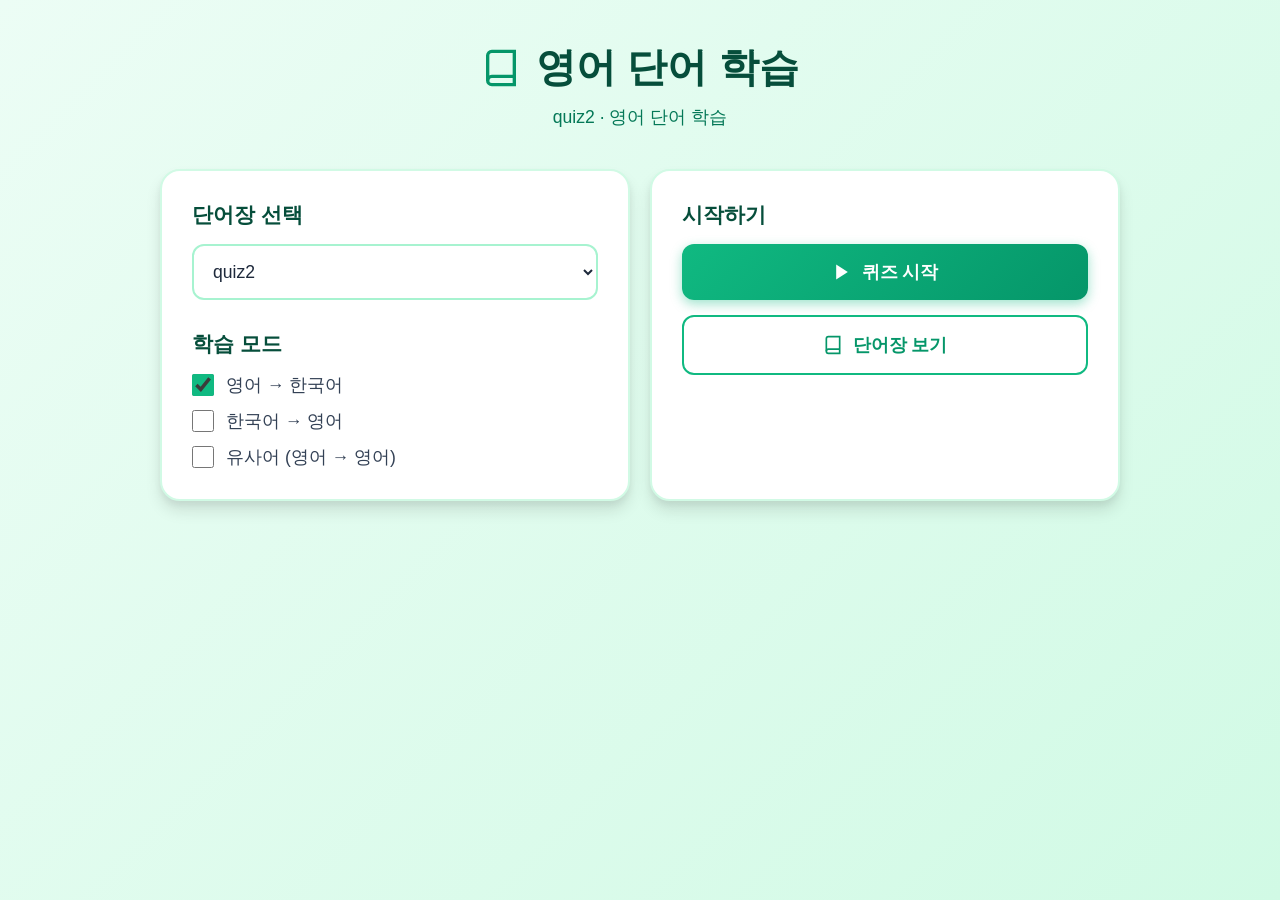
==== index.html @ 5c901436 "quiz2" ====
<!DOCTYPE html>
<html lang="ko">
<head>
  <meta charset="UTF-8">
  <meta name="viewport" content="width=device-width, initial-scale=1.0">
  <title>영어 단어 학습</title>
  <link rel="stylesheet" href="./css/style.css">
</head>
<body>
  <div class="container">
    <div class="header">
      <svg class="icon" viewBox="0 0 24 24" fill="none" stroke="currentColor" stroke-width="2">
        <path d="M4 19.5A2.5 2.5 0 0 1 6.5 17H20"></path>
        <path d="M6.5 2H20v20H6.5A2.5 2.5 0 0 1 4 19.5v-15A2.5 2.5 0 0 1 6.5 2z"></path>
      </svg>
      <h1>영어 단어 학습</h1>
    </div>
    <p class="subtitle">quiz2 · 영어 단어 학습</p>

    <div class="grid">
      <div class="card">
        <h2>단어장 선택</h2>
        <select id="wordSet">
          <option value="quiz2">quiz2</option>
        </select>

        <h2 style="margin-top: 30px;">학습 모드</h2>
        <div class="mode-options">
          <label class="checkbox-label">
            <input type="checkbox" id="mode-enko" checked>
            <span>영어 → 한국어</span>
          </label>
          <label class="checkbox-label">
            <input type="checkbox" id="mode-koen">
            <span>한국어 → 영어</span>
          </label>
          <label class="checkbox-label">
            <input type="checkbox" id="mode-synonym">
            <span>유사어 (영어 → 영어)</span>
          </label>
        </div>
      </div>

      <div class="card">
        <h2>시작하기</h2>
        <button class="btn-primary" onclick="startQuiz()">
          <svg class="btn-icon" viewBox="0 0 24 24" fill="currentColor">
            <polygon points="5 3 19 12 5 21 5 3"></polygon>
          </svg>
          퀴즈 시작
        </button>
        <button class="btn-secondary" onclick="startStudy()">
          <svg class="btn-icon" viewBox="0 0 24 24" fill="none" stroke="currentColor" stroke-width="2">
            <path d="M4 19.5A2.5 2.5 0 0 1 6.5 17H20"></path>
            <path d="M6.5 2H20v20H6.5A2.5 2.5 0 0 1 4 19.5v-15A2.5 2.5 0 0 1 6.5 2z"></path>
          </svg>
          단어장 보기
        </button>
      </div>
    </div>
  </div>

  <script src="./words/quiz2.js"></script>
  <script src="./js/common.js"></script>
  <script src="./js/main.js"></script>
</body>
</html>
---- css/style.css ----
* {
  margin: 0;
  padding: 0;
  box-sizing: border-box;
}

body {
  font-family: -apple-system, BlinkMacSystemFont, 'Segoe UI', 'Apple SD Gothic Neo', sans-serif;
  background: linear-gradient(135deg, #ecfdf5 0%, #d1fae5 100%);
  min-height: 100vh;
  padding: 20px;
  color: #1e293b;
}

.container {
  max-width: 1000px;
  margin: 0 auto;
  padding: 20px;
}

.header {
  display: flex;
  align-items: center;
  justify-content: center;
  gap: 15px;
  margin-bottom: 10px;
}

.icon {
  width: 40px;
  height: 40px;
  color: #059669;
}

.icon-small {
  width: 20px;
  height: 20px;
}

h1 {
  font-size: 2.5rem;
  color: #064e3b;
  font-weight: 800;
}

.subtitle {
  text-align: center;
  color: #047857;
  font-size: 1.1rem;
  margin-bottom: 40px;
}

.grid {
  display: grid;
  grid-template-columns: repeat(auto-fit, minmax(300px, 1fr));
  gap: 20px;
  margin-top: 30px;
}

.card {
  background: white;
  border-radius: 20px;
  padding: 30px;
  box-shadow: 0 4px 6px rgba(0, 0, 0, 0.05), 0 10px 15px rgba(0, 0, 0, 0.1);
  border: 2px solid #d1fae5;
}

h2 {
  color: #064e3b;
  font-size: 1.3rem;
  margin-bottom: 15px;
  font-weight: 700;
}

select {
  width: 100%;
  padding: 15px;
  font-size: 1.1rem;
  border: 2px solid #a7f3d0;
  border-radius: 12px;
  background: white;
  color: #1e293b;
  cursor: pointer;
  transition: all 0.3s;
}

select:hover {
  border-color: #6ee7b7;
}

select:focus {
  outline: none;
  border-color: #10b981;
  box-shadow: 0 0 0 3px rgba(16, 185, 129, 0.1);
}

.mode-options {
  display: flex;
  flex-direction: column;
  gap: 12px;
}

.checkbox-label {
  display: flex;
  align-items: center;
  gap: 12px;
  cursor: pointer;
  font-size: 1.1rem;
  color: #334155;
  transition: color 0.3s;
}

.checkbox-label:hover {
  color: #059669;
}

.checkbox-label input[type="checkbox"] {
  width: 22px;
  height: 22px;
  cursor: pointer;
  accent-color: #10b981;
}

.btn-primary, .btn-secondary, .btn-check {
  width: 100%;
  padding: 16px 24px;
  font-size: 1.1rem;
  font-weight: 600;
  border: none;
  border-radius: 12px;
  cursor: pointer;
  display: flex;
  align-items: center;
  justify-content: center;
  gap: 10px;
  transition: all 0.3s;
  margin-top: 15px;
}

.btn-primary {
  background: linear-gradient(135deg, #10b981 0%, #059669 100%);
  color: white;
  box-shadow: 0 4px 12px rgba(16, 185, 129, 0.4);
}

.btn-primary:hover {
  transform: translateY(-2px);
  box-shadow: 0 6px 16px rgba(16, 185, 129, 0.5);
}

.btn-secondary {
  background: white;
  color: #059669;
  border: 2px solid #10b981;
}

.btn-secondary:hover {
  background: #ecfdf5;
  transform: translateY(-2px);
}

.btn-check {
  background: linear-gradient(135deg, #10b981 0%, #059669 100%);
  color: white;
  padding: 16px 30px;
  width: auto;
  margin: 0;
  box-shadow: 0 4px 12px rgba(16, 185, 129, 0.4);
}

.btn-check:hover {
  transform: translateY(-2px);
  box-shadow: 0 6px 16px rgba(16, 185, 129, 0.5);
}

.btn-icon {
  width: 20px;
  height: 20px;
}

.home-link {
  display: inline-flex;
  align-items: center;
  gap: 8px;
  margin-top: 30px;
  color: #059669;
  text-decoration: none;
  font-weight: 600;
  transition: color 0.3s;
}

.home-link:hover {
  color: #047857;
}

/* Quiz Page */
.quiz-header {
  display: flex;
  justify-content: space-between;
  align-items: center;
  margin-bottom: 20px;
}

.counter {
  font-size: 1.2rem;
  font-weight: 700;
  color: #059669;
  background: #ecfdf5;
  padding: 8px 16px;
  border-radius: 20px;
}

.progress-bar {
  width: 100%;
  height: 12px;
  background: #d1fae5;
  border-radius: 10px;
  overflow: hidden;
  margin-bottom: 30px;
}

.progress {
  height: 100%;
  background: linear-gradient(90deg, #10b981 0%, #059669 100%);
  transition: width 0.3s;
  border-radius: 10px;
}

.mode-badge {
  display: inline-block;
  background: #ecfdf5;
  color: #059669;
  padding: 8px 16px;
  border-radius: 20px;
  font-size: 0.9rem;
  font-weight: 600;
  margin-bottom: 20px;
}

.question {
  font-size: 2rem;
  font-weight: 700;
  color: #1e293b;
  text-align: center;
  margin: 30px 0;
  min-height: 60px;
}

.answer-area {
  display: flex;
  gap: 12px;
  margin: 30px 0;
}

#answer {
  flex: 1;
  padding: 16px;
  font-size: 1.1rem;
  border: 2px solid #a7f3d0;
  border-radius: 12px;
  transition: all 0.3s;
}

#answer:focus {
  outline: none;
  border-color: #10b981;
  box-shadow: 0 0 0 3px rgba(16, 185, 129, 0.1);
}

#answer:disabled {
  background: #f1f5f9;
}

.result-area {
  min-height: 80px;
  display: flex;
  align-items: center;
  justify-content: center;
}

.result-correct, .result-wrong {
  padding: 20px;
  border-radius: 12px;
  text-align: center;
  width: 100%;
}

.result-correct {
  background: #d1fae5;
  border: 2px solid #6ee7b7;
  color: #065f46;
}

.result-wrong {
  background: #fee2e2;
  border: 2px solid #fca5a5;
  color: #991b1b;
}

.result-title {
  font-size: 1.3rem;
  font-weight: 700;
  margin-bottom: 8px;
  display: flex;
  align-items: center;
  justify-content: center;
  gap: 8px;
}

.result-answer {
  font-size: 1.1rem;
  margin-top: 8px;
}

/* Study Page */
#word-table {
  width: 100%;
  border-collapse: collapse;
  margin-top: 20px;
}

#word-table th, #word-table td {
  padding: 16px;
  text-align: left;
  border-bottom: 1px solid #d1fae5;
}

#word-table th {
  background: #ecfdf5;
  color: #064e3b;
  font-weight: 700;
  font-size: 1.1rem;
}

#word-table tr:hover {
  background: #f0fdf4;
}

#word-table td:first-child {
  font-weight: 600;
  color: #059669;
}

#word-table td:last-child {
  color: #475569;
}

/* Result Page */
.result-card {
  text-align: center;
  max-width: 600px;
  margin: 50px auto;
}

.emoji {
  font-size: 5rem;
  margin-bottom: 20px;
}

.score-text {
  font-size: 1.3rem;
  color: #475569;
  margin: 20px 0 30px 0;
}

.button-group {
  display: flex;
  flex-direction: column;
  gap: 12px;
  margin-top: 30px;
}

/* Responsive */
@media (max-width: 768px) {
  h1 {
    font-size: 2rem;
  }

  .grid {
    grid-template-columns: 1fr;
  }

  .question {
    font-size: 1.5rem;
  }

  .answer-area {
    flex-direction: column;
  }

  .btn-check {
    width: 100%;
  }
}
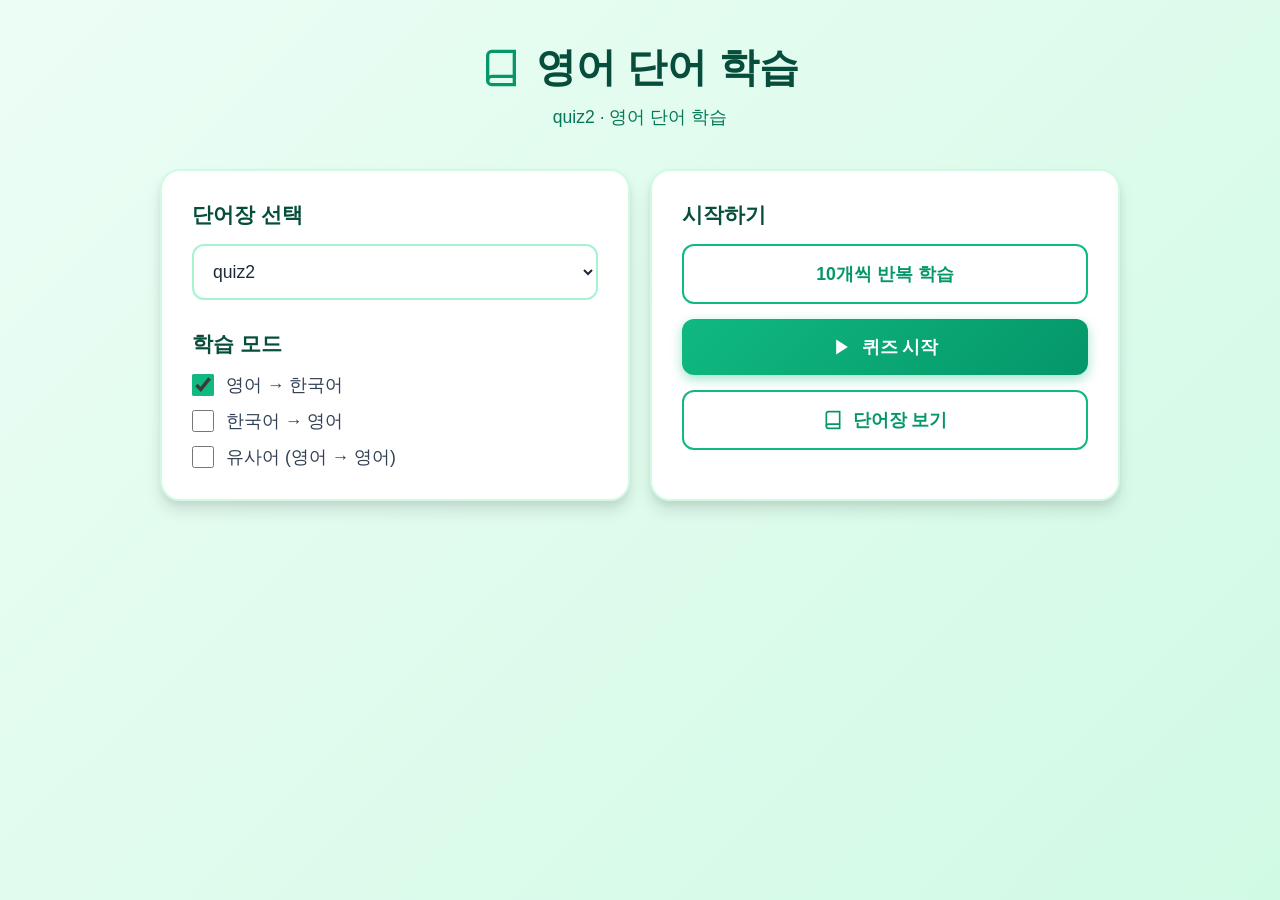
==== commit 06b9a4f5: "chapter 기능구현" ====
--- a/index.html
+++ b/index.html
@@ -5,6 +5,7 @@
   <meta name="viewport" content="width=device-width, initial-scale=1.0">
   <title>영어 단어 학습</title>
   <link rel="stylesheet" href="./css/style.css">
+  <link rel="stylesheet" href="./css/learn.css">
 </head>
 <body>
   <div class="container">
@@ -43,6 +44,7 @@
 
       <div class="card">
         <h2>시작하기</h2>
+        <a href="learn.html" class="btn-secondary learning-link">10개씩 반복 학습</a>
         <button class="btn-primary" onclick="startQuiz()">
           <svg class="btn-icon" viewBox="0 0 24 24" fill="currentColor">
             <polygon points="5 3 19 12 5 21 5 3"></polygon>
--- a/css/learn.css
+++ b/css/learn.css
@@ -0,0 +1,29 @@
+.learning-link { text-decoration: none; }
+[hidden] { display: none !important; }
+.chapter-fieldset, #learning-form fieldset { border: 0; min-width: 0; }
+#learning-form legend { color: #064e3b; font-size: 1.3rem; font-weight: 700; margin-bottom: 15px; }
+.chapter-fieldset { margin-top: 30px; }
+.learning-note { color: #475569; font-size: .95rem; line-height: 1.7; margin-top: 15px; }
+.chapter-grid { display: grid; grid-template-columns: repeat(auto-fit, minmax(min(100%, 260px), 1fr)); gap: 16px; margin-top: 20px; }
+.chapter-card { display: grid; grid-template-columns: auto 1fr; align-content: start; gap: 10px; background: white; border: 2px solid #a7f3d0; border-radius: 16px; padding: 20px; cursor: pointer; }
+.chapter-card:has(input:checked) { border-color: #059669; background: #ecfdf5; box-shadow: 0 0 0 2px #059669; }
+.chapter-card:has(input:focus-visible) { outline: 3px solid #047857; outline-offset: 4px; }
+.chapter-card input { width: 20px; height: 20px; accent-color: #059669; }
+.chapter-card strong { color: #064e3b; font-size: 1.1rem; }
+.chapter-card span { grid-column: 2; color: #475569; line-height: 1.6; }
+.chapter-card .chapter-preview { font-size: .85rem; overflow-wrap: anywhere; }
+.chapter-unavailable { opacity: .55; cursor: not-allowed; }
+.learning-error { color: #991b1b; line-height: 1.6; margin-top: 15px; }
+.round-status { color: #047857; line-height: 1.7; margin-bottom: 16px; }
+.learning-header, .learning-question-header { display: flex; align-items: center; justify-content: space-between; gap: 12px; flex-wrap: wrap; }
+.learning-question-header .mode-badge { margin-bottom: 0; }
+.learning-skip { display: block; margin: 0 auto 20px; padding: 10px; background: none; border: none; color: #047857; font-size: 1rem; text-decoration: underline; cursor: pointer; }
+button:disabled { opacity: .5; cursor: not-allowed; transform: none; }
+.visually-hidden { position: absolute; width: 1px; height: 1px; padding: 0; margin: -1px; overflow: hidden; clip-path: inset(50%); white-space: nowrap; }
+.question { overflow-wrap: anywhere; }
+#answer { min-width: 0; }
+@media (max-width: 480px) {
+  .container { padding: 0; }
+  .card { padding: 22px; }
+  .header h1, .learning-header h1 { font-size: 1.7rem; }
+}
